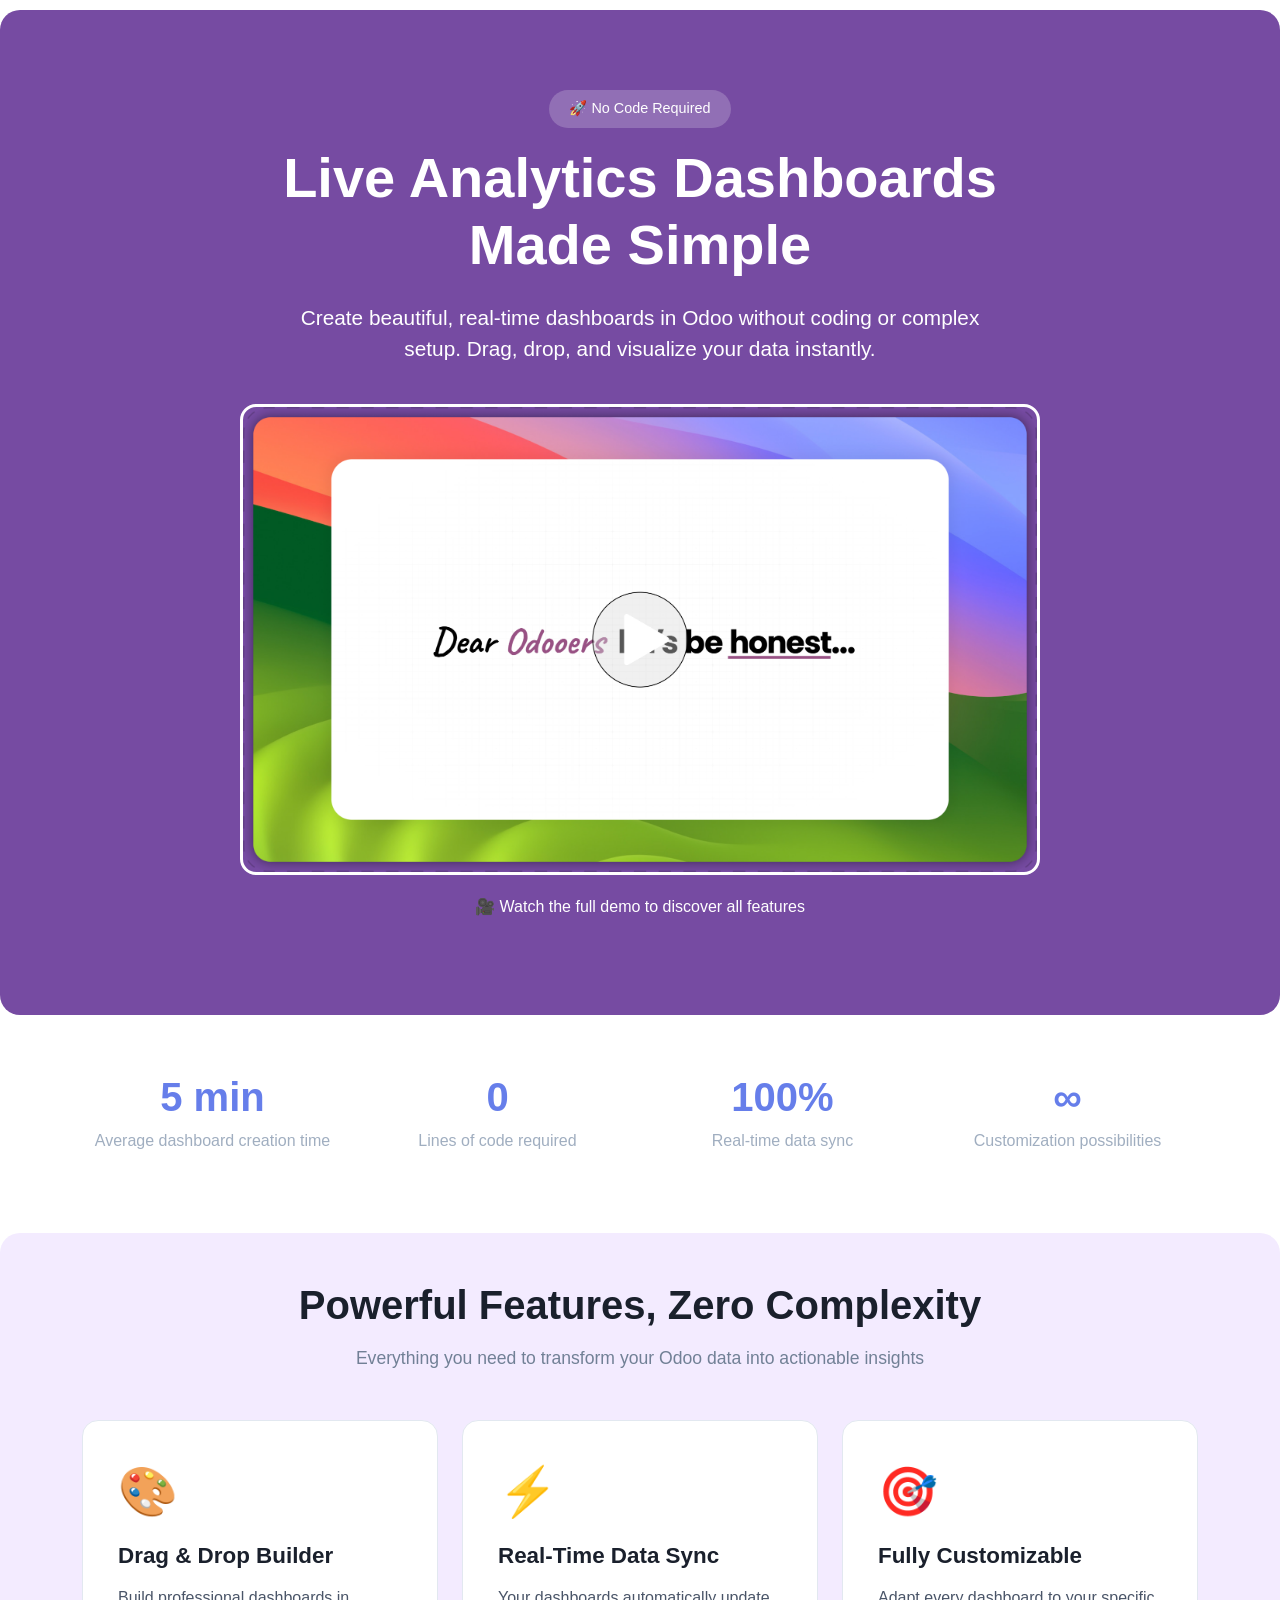
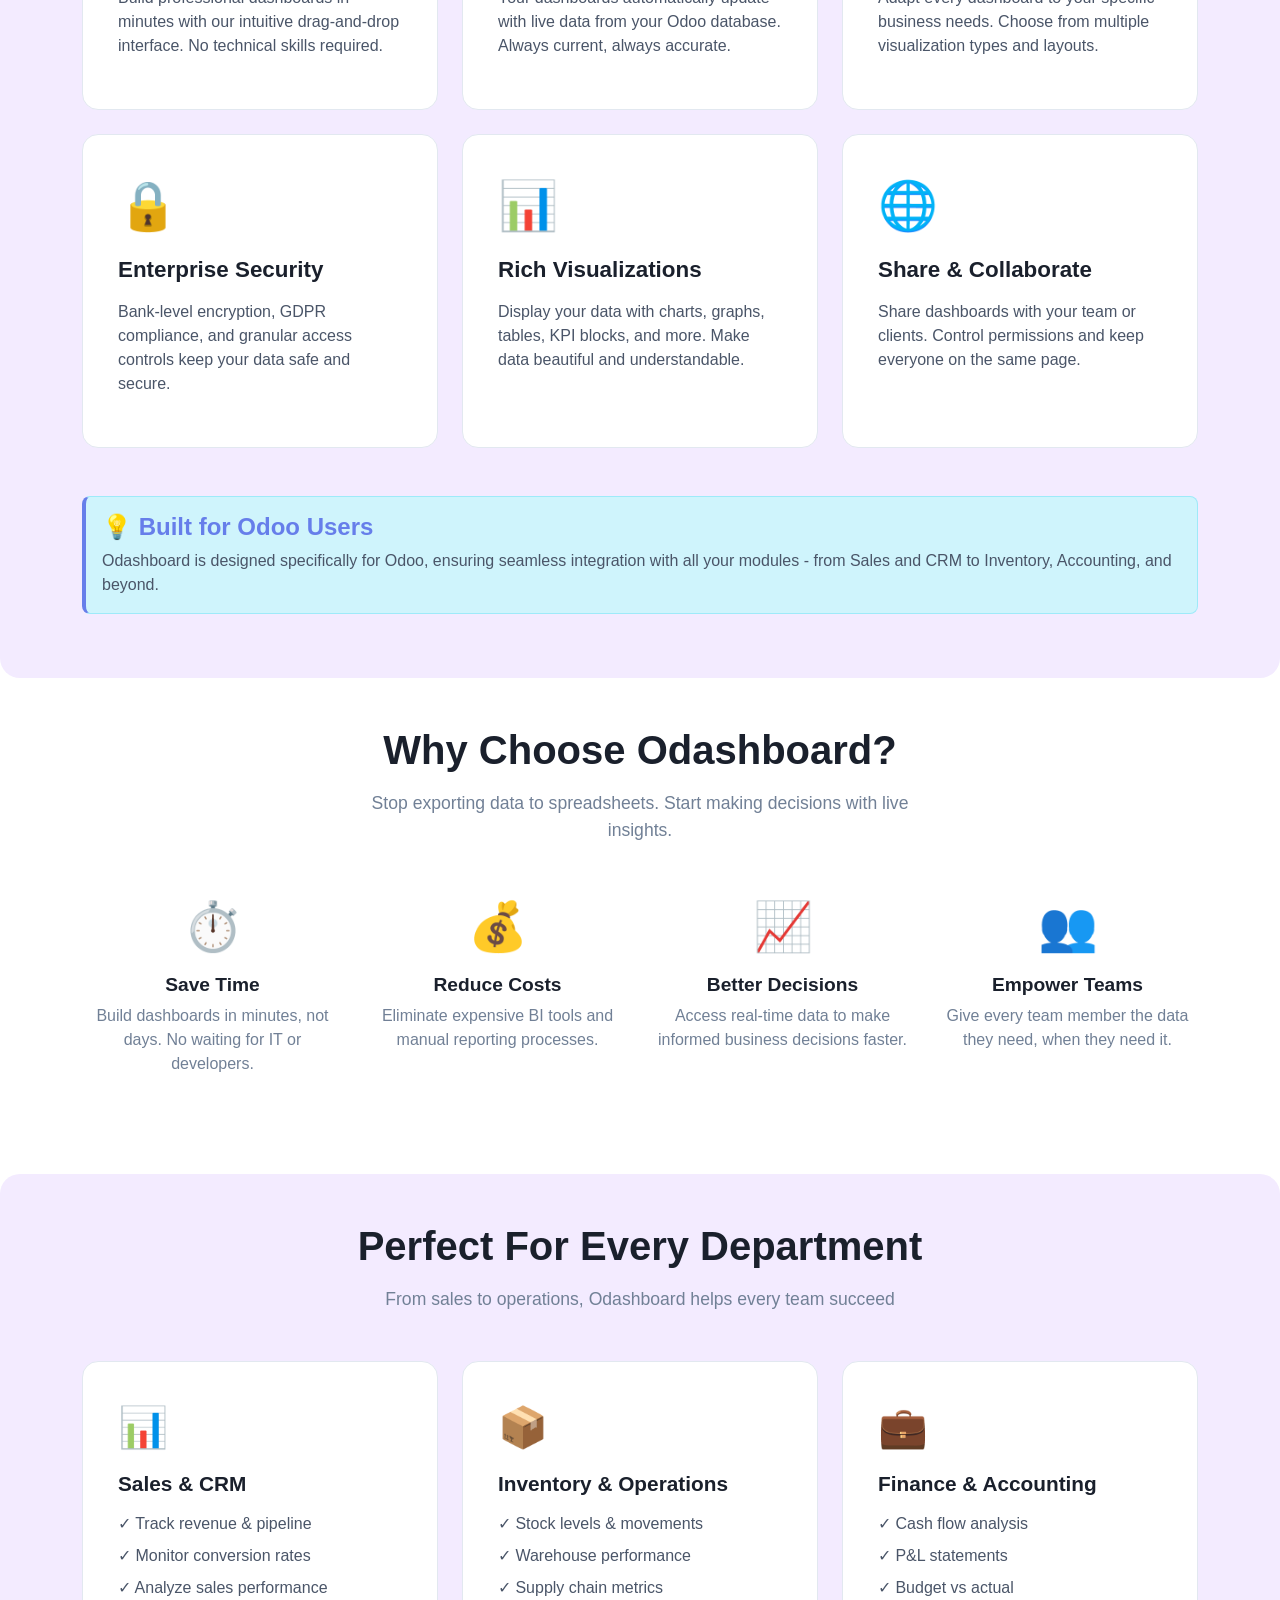
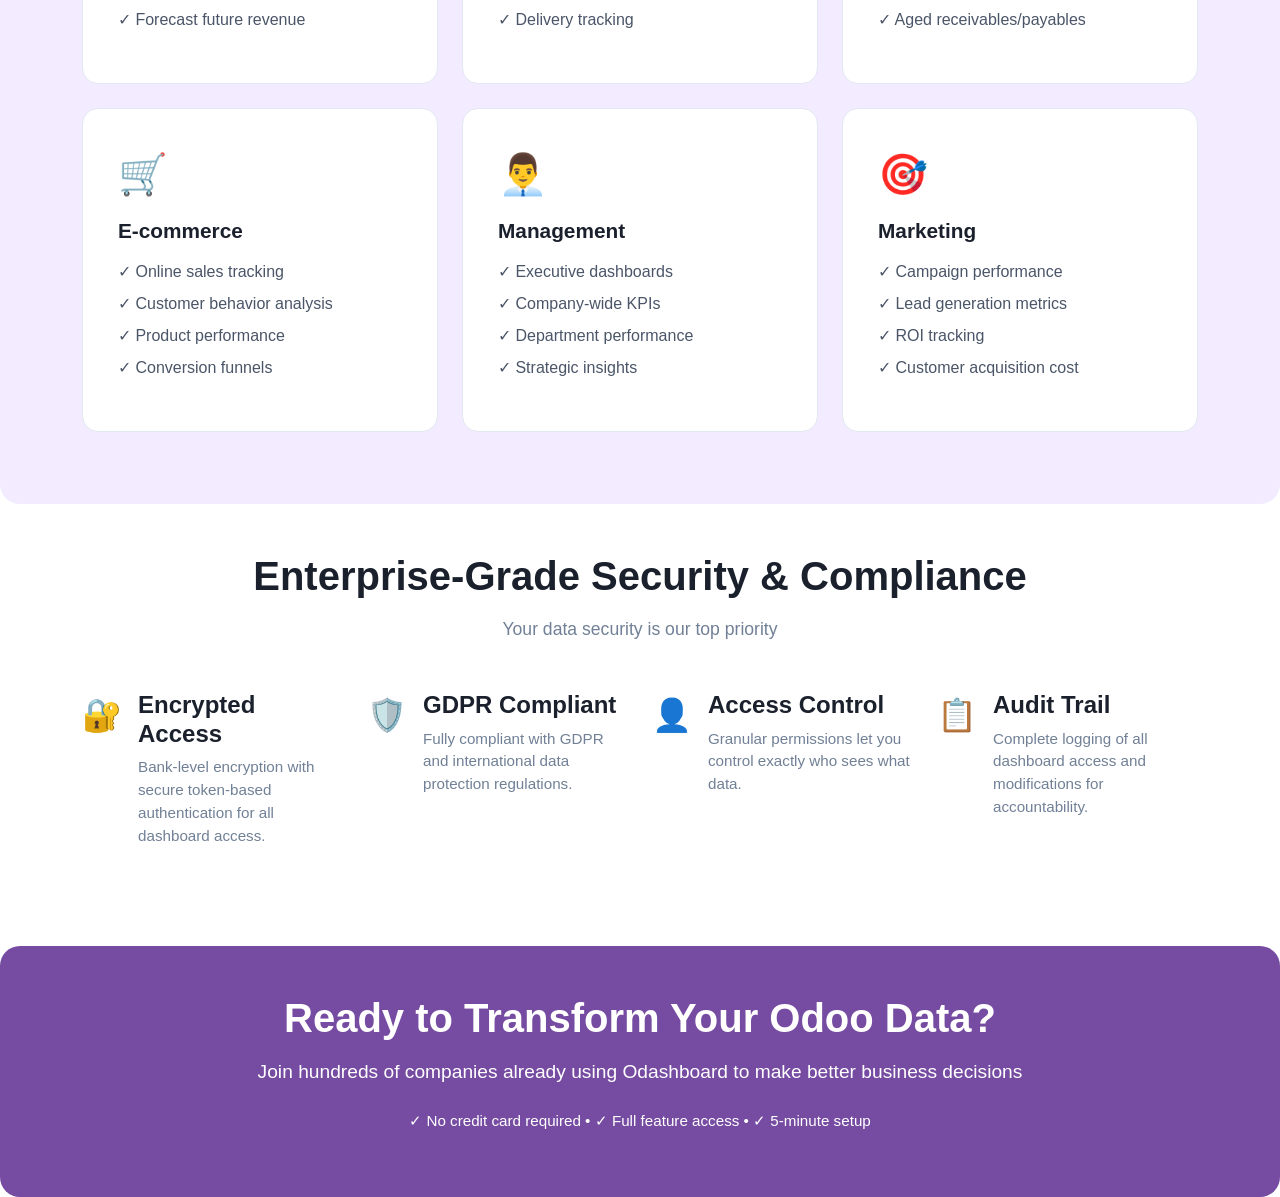
==== odashboard_v2/static/description/index.html @ 410f9fce "add description folder" ====
<!DOCTYPE html>
<html lang="en">
<head>
    <meta charset="utf-8">
    <meta name="viewport" content="width=device-width, initial-scale=1">
    <title>Odashboard - Live Analytics Dashboards for Odoo</title>

        <!-- Bootstrap 5 CSS CDN - VERSION PREVIEW POUR TEST LOCAL -->
    <link href="https://cdn.jsdelivr.net/npm/bootstrap@5.3.2/dist/css/bootstrap.min.css" rel="stylesheet">

    <!-- Bootstrap 5 CSS CDN -->
    <span href="https://cdn.jsdelivr.net/npm/bootstrap@5.3.2/dist/css/bootstrap.min.css" rel="stylesheet"></span>

    <style>
        body {
            font-family: -apple-system, BlinkMacSystemFont, 'Segoe UI', Roboto, Oxygen, Ubuntu, Cantarell, sans-serif;
            color: #2c3e50;
        }

        .hero {
            background: linear-gradient(135deg, #667eea 0%, #764ba2 100%);
            color: white;
            padding-top: 80px;
            padding-bottom: 80px;
        }

        .usecases-section {
            background: linear-gradient(135deg, #667eea 0%, #764ba2 100%);
            color: white;
        }

        .stats-section {
            background-color: #1a202c;
            color: white;
        }

        .cta-section {
            background: linear-gradient(135deg, #667eea 0%, #764ba2 100%);
            color: white;
        }
    </style>
</head>
<body>
    <!-- Hero Section -->
    <section class="text-center" style="background-color:#764ba2; color: white; padding-top: 80px; padding-bottom: 80px;border-radius:20px; margin-top:10px;">
        <div class="container">
            <div class="mb-3">
                <span style="font-size: 0.9rem; padding: 8px 20px; background-color: rgba(255,255,255,0.2); border-radius: 50px; display: inline-block; font-weight: 500;">
                    🚀 No Code Required
                </span>
            </div>
            <h1 class="mb-4" style="font-size: 3.5rem; font-weight: 800; color: white;">
                Live Analytics Dashboards<br/>Made Simple
            </h1>
            <p class="lead mb-4" style="font-size: 1.3rem; max-width: 700px; margin-left: auto; margin-right: auto; color: white;">
                Create beautiful, real-time dashboards in Odoo without coding or complex setup. Drag, drop, and visualize your data instantly.
            </p>

            <!-- Video -->
            <div style="max-width: 800px; margin-left: auto; margin-right: auto; margin-top: 40px; border-radius: 16px;">
                <a href="https://youtu.be/8bpyYbYPUno" target="_blank" rel="noopener">
                    <img src="youtube-link.png" alt="Odashboard Demo Video - Click to Watch" class="img-fluid" style="border: 3px solid white; border-radius: 16px;">
                </a>
            </div>
            <p style="font-size: 1rem; margin-top: 20px; color: white;">
                🎥 Watch the full demo to discover all features
            </p>
        </div>
    </section>

        <section class="py-5" style="border-radius:10px; margin-top:10px;">
        <div class="container">
            <div class="row text-center">
                <div class="col-md-3 col-sm-6 mb-3">
                    <h3 class="mb-2" style="font-size: 2.5rem; font-weight: 800; color: #667eea;">
                        5 min
                    </h3>
                    <p style="color: #a0aec0;">Average dashboard creation time</p>
                </div>
                <div class="col-md-3 col-sm-6 mb-3">
                    <h3 class="mb-2" style="font-size: 2.5rem; font-weight: 800; color: #667eea;">
                        0
                    </h3>
                    <p style="color: #a0aec0;">Lines of code required</p>
                </div>
                <div class="col-md-3 col-sm-6 mb-3">
                    <h3 class="mb-2" style="font-size: 2.5rem; font-weight: 800; color: #667eea;">
                        100%
                    </h3>
                    <p style="color: #a0aec0;">Real-time data sync</p>
                </div>
                <div class="col-md-3 col-sm-6 mb-3">
                    <h3 class="mb-2" style="font-size: 2.5rem; font-weight: 800; color: #667eea;">
                        ∞
                    </h3>
                    <p style="color: #a0aec0;">Customization possibilities</p>
                </div>
            </div>
        </div>
    </section>

    <!-- Features Section -->
    <section class="py-5" style="background-color: #f3ebff; padding-left: 30px; padding-right: 30px; border-radius:20px;">
        <div class="container">
            <h2 class="text-center mb-3" style="font-size: 2.5rem; font-weight: 700; color: #1a202c; ">
                Powerful Features, Zero Complexity
            </h2>
            <p class="text-center mb-5" style="font-size: 1.1rem; color: #718096; max-width: 600px; margin-left: auto; margin-right: auto;">
                Everything you need to transform your Odoo data into actionable insights
            </p>

            <div class="row">
                <div class="col-md-4 mb-4">
                    <div class="card h-100" style="border-radius: 16px; border: 1px solid #e2e8f0;">
                        <div class="card-body" style="padding: 35px;">
                            <div style="font-size: 3rem; margin-bottom: 15px;">🎨</div>
                            <h3 class="mb-3" style="font-size: 1.4rem; font-weight: 600; color: #1a202c;">
                                Drag & Drop Builder
                            </h3>
                            <p style="color: #4a5568;">
                                Build professional dashboards in minutes with our intuitive drag-and-drop interface. No technical skills required.
                            </p>
                        </div>
                    </div>
                </div>

                <div class="col-md-4 mb-4">
                    <div class="card h-100" style="border-radius: 16px; border: 1px solid #e2e8f0;">
                        <div class="card-body" style="padding: 35px;">
                            <div style="font-size: 3rem; margin-bottom: 15px;">⚡</div>
                            <h3 class="mb-3" style="font-size: 1.4rem; font-weight: 600; color: #1a202c;">
                                Real-Time Data Sync
                            </h3>
                            <p style="color: #4a5568;">
                                Your dashboards automatically update with live data from your Odoo database. Always current, always accurate.
                            </p>
                        </div>
                    </div>
                </div>

                <div class="col-md-4 mb-4">
                    <div class="card h-100" style="border-radius: 16px; border: 1px solid #e2e8f0;">
                        <div class="card-body" style="padding: 35px;">
                            <div style="font-size: 3rem; margin-bottom: 15px;">🎯</div>
                            <h3 class="mb-3" style="font-size: 1.4rem; font-weight: 600; color: #1a202c;">
                                Fully Customizable
                            </h3>
                            <p style="color: #4a5568;">
                                Adapt every dashboard to your specific business needs. Choose from multiple visualization types and layouts.
                            </p>
                        </div>
                    </div>
                </div>

                <div class="col-md-4 mb-4">
                    <div class="card h-100" style="border-radius: 16px; border: 1px solid #e2e8f0;">
                        <div class="card-body" style="padding: 35px;">
                            <div style="font-size: 3rem; margin-bottom: 15px;">🔒</div>
                            <h3 class="mb-3" style="font-size: 1.4rem; font-weight: 600; color: #1a202c;">
                                Enterprise Security
                            </h3>
                            <p style="color: #4a5568;">
                                Bank-level encryption, GDPR compliance, and granular access controls keep your data safe and secure.
                            </p>
                        </div>
                    </div>
                </div>

                <div class="col-md-4 mb-4">
                    <div class="card h-100" style="border-radius: 16px; border: 1px solid #e2e8f0;">
                        <div class="card-body" style="padding: 35px;">
                            <div style="font-size: 3rem; margin-bottom: 15px;">📊</div>
                            <h3 class="mb-3" style="font-size: 1.4rem; font-weight: 600; color: #1a202c;">
                                Rich Visualizations
                            </h3>
                            <p style="color: #4a5568;">
                                Display your data with charts, graphs, tables, KPI blocks, and more. Make data beautiful and understandable.
                            </p>
                        </div>
                    </div>
                </div>

                <div class="col-md-4 mb-4">
                    <div class="card h-100" style="border-radius: 16px; border: 1px solid #e2e8f0;">
                        <div class="card-body" style="padding: 35px;">
                            <div style="font-size: 3rem; margin-bottom: 15px;">🌐</div>
                            <h3 class="mb-3" style="font-size: 1.4rem; font-weight: 600; color: #1a202c;">
                                Share & Collaborate
                            </h3>
                            <p style="color: #4a5568;">
                                Share dashboards with your team or clients. Control permissions and keep everyone on the same page.
                            </p>
                        </div>
                    </div>
                </div>
            </div>

            <div class="alert alert-info mt-4" style="border-left: 4px solid #667eea; border-radius: 8px;">
                <h4 class="mb-2" style="color: #667eea; font-weight: 600;">
                    💡 Built for Odoo Users
                </h4>
                <p class="mb-0" style="color: #4a5568;">
                    Odashboard is designed specifically for Odoo, ensuring seamless integration with all your modules - from Sales and CRM to Inventory, Accounting, and beyond.
                </p>
            </div>
        </div>
    </section>

    <!-- Benefits Section -->
    <section class="py-5 bg-white">
        <div class="container">
            <h2 class="text-center mb-3" style="font-size: 2.5rem; font-weight: 700; color: #1a202c;">
                Why Choose Odashboard?
            </h2>
            <p class="text-center mb-5" style="font-size: 1.1rem; color: #718096; max-width: 600px; margin-left: auto; margin-right: auto;">
                Stop exporting data to spreadsheets. Start making decisions with live insights.
            </p>

            <div class="row text-center">
                <div class="col-md-3 col-sm-6 mb-4">
                    <div style="font-size: 3rem; margin-bottom: 10px;">⏱️</div>
                    <h4 class="mb-2" style="font-size: 1.2rem; font-weight: 600; color: #1a202c;">
                        Save Time
                    </h4>
                    <p style="color: #718096;">
                        Build dashboards in minutes, not days. No waiting for IT or developers.
                    </p>
                </div>

                <div class="col-md-3 col-sm-6 mb-4">
                    <div style="font-size: 3rem; margin-bottom: 10px;">💰</div>
                    <h4 class="mb-2" style="font-size: 1.2rem; font-weight: 600; color: #1a202c;">
                        Reduce Costs
                    </h4>
                    <p style="color: #718096;">
                        Eliminate expensive BI tools and manual reporting processes.
                    </p>
                </div>

                <div class="col-md-3 col-sm-6 mb-4">
                    <div style="font-size: 3rem; margin-bottom: 10px;">📈</div>
                    <h4 class="mb-2" style="font-size: 1.2rem; font-weight: 600; color: #1a202c;">
                        Better Decisions
                    </h4>
                    <p style="color: #718096;">
                        Access real-time data to make informed business decisions faster.
                    </p>
                </div>

                <div class="col-md-3 col-sm-6 mb-4">
                    <div style="font-size: 3rem; margin-bottom: 10px;">👥</div>
                    <h4 class="mb-2" style="font-size: 1.2rem; font-weight: 600; color: #1a202c;">
                        Empower Teams
                    </h4>
                    <p style="color: #718096;">
                        Give every team member the data they need, when they need it.
                    </p>
                </div>
            </div>
        </div>
    </section>

    <!-- Use Cases Section -->
    <section class="py-5" style="background-color: #f3ebff; padding-left: 30px; padding-right: 30px;border-radius:20px; margin-top:10px;">
        <div class="container">
            <h2 class="text-center mb-3" style="font-size: 2.5rem; font-weight: 700; color: #1a202c;">
                Perfect For Every Department
            </h2>
            <p class="text-center mb-5" style="font-size: 1.1rem; color: #718096;">
                From sales to operations, Odashboard helps every team succeed
            </p>

            <div class="row">
                <div class="col-md-4 col-sm-6 mb-4">
                    <div class="card h-100" style="border-radius: 16px; border: 1px solid #e2e8f0; background-color: white;">
                        <div class="card-body" style="padding: 35px;">
                            <div style="font-size: 2.5rem; margin-bottom: 15px;">📊</div>
                            <h4 class="mb-3" style="font-size: 1.3rem; font-weight: 600; color: #1a202c;">
                                Sales & CRM
                            </h4>
                            <ul class="list-unstyled">
                                <li class="mb-2" style="color: #4a5568;">✓ Track revenue & pipeline</li>
                                <li class="mb-2" style="color: #4a5568;">✓ Monitor conversion rates</li>
                                <li class="mb-2" style="color: #4a5568;">✓ Analyze sales performance</li>
                                <li class="mb-2" style="color: #4a5568;">✓ Forecast future revenue</li>
                            </ul>
                        </div>
                    </div>
                </div>

                <div class="col-md-4 col-sm-6 mb-4">
                    <div class="card h-100" style="border-radius: 16px; border: 1px solid #e2e8f0; background-color: white;">
                        <div class="card-body" style="padding: 35px;">
                            <div style="font-size: 2.5rem; margin-bottom: 15px;">📦</div>
                            <h4 class="mb-3" style="font-size: 1.3rem; font-weight: 600; color: #1a202c;">
                                Inventory & Operations
                            </h4>
                            <ul class="list-unstyled">
                                <li class="mb-2" style="color: #4a5568;">✓ Stock levels & movements</li>
                                <li class="mb-2" style="color: #4a5568;">✓ Warehouse performance</li>
                                <li class="mb-2" style="color: #4a5568;">✓ Supply chain metrics</li>
                                <li class="mb-2" style="color: #4a5568;">✓ Delivery tracking</li>
                            </ul>
                        </div>
                    </div>
                </div>

                <div class="col-md-4 col-sm-6 mb-4">
                    <div class="card h-100" style="border-radius: 16px; border: 1px solid #e2e8f0; background-color: white;">
                        <div class="card-body" style="padding: 35px;">
                            <div style="font-size: 2.5rem; margin-bottom: 15px;">💼</div>
                            <h4 class="mb-3" style="font-size: 1.3rem; font-weight: 600; color: #1a202c;">
                                Finance & Accounting
                            </h4>
                            <ul class="list-unstyled">
                                <li class="mb-2" style="color: #4a5568;">✓ Cash flow analysis</li>
                                <li class="mb-2" style="color: #4a5568;">✓ P&L statements</li>
                                <li class="mb-2" style="color: #4a5568;">✓ Budget vs actual</li>
                                <li class="mb-2" style="color: #4a5568;">✓ Aged receivables/payables</li>
                            </ul>
                        </div>
                    </div>
                </div>

                <div class="col-md-4 col-sm-6 mb-4">
                    <div class="card h-100" style="border-radius: 16px; border: 1px solid #e2e8f0; background-color: white;">
                        <div class="card-body" style="padding: 35px;">
                            <div style="font-size: 2.5rem; margin-bottom: 15px;">🛒</div>
                            <h4 class="mb-3" style="font-size: 1.3rem; font-weight: 600; color: #1a202c;">
                                E-commerce
                            </h4>
                            <ul class="list-unstyled">
                                <li class="mb-2" style="color: #4a5568;">✓ Online sales tracking</li>
                                <li class="mb-2" style="color: #4a5568;">✓ Customer behavior analysis</li>
                                <li class="mb-2" style="color: #4a5568;">✓ Product performance</li>
                                <li class="mb-2" style="color: #4a5568;">✓ Conversion funnels</li>
                            </ul>
                        </div>
                    </div>
                </div>

                <div class="col-md-4 col-sm-6 mb-4">
                    <div class="card h-100" style="border-radius: 16px; border: 1px solid #e2e8f0; background-color: white;">
                        <div class="card-body" style="padding: 35px;">
                            <div style="font-size: 2.5rem; margin-bottom: 15px;">👨‍💼</div>
                            <h4 class="mb-3" style="font-size: 1.3rem; font-weight: 600; color: #1a202c;">
                                Management
                            </h4>
                            <ul class="list-unstyled">
                                <li class="mb-2" style="color: #4a5568;">✓ Executive dashboards</li>
                                <li class="mb-2" style="color: #4a5568;">✓ Company-wide KPIs</li>
                                <li class="mb-2" style="color: #4a5568;">✓ Department performance</li>
                                <li class="mb-2" style="color: #4a5568;">✓ Strategic insights</li>
                            </ul>
                        </div>
                    </div>
                </div>

                <div class="col-md-4 col-sm-6 mb-4">
                    <div class="card h-100" style="border-radius: 16px; border: 1px solid #e2e8f0; background-color: white;">
                        <div class="card-body" style="padding: 35px;">
                            <div style="font-size: 2.5rem; margin-bottom: 15px;">🎯</div>
                            <h4 class="mb-3" style="font-size: 1.3rem; font-weight: 600; color: #1a202c;">
                                Marketing
                            </h4>
                            <ul class="list-unstyled">
                                <li class="mb-2" style="color: #4a5568;">✓ Campaign performance</li>
                                <li class="mb-2" style="color: #4a5568;">✓ Lead generation metrics</li>
                                <li class="mb-2" style="color: #4a5568;">✓ ROI tracking</li>
                                <li class="mb-2" style="color: #4a5568;">✓ Customer acquisition cost</li>
                            </ul>
                        </div>
                    </div>
                </div>
            </div>
        </div>
    </section>

    <!-- Security Section -->
    <section class="py-5 bg-white">
        <div class="container">
            <h2 class="text-center mb-3" style="font-size: 2.5rem; font-weight: 700; color: #1a202c;">
                Enterprise-Grade Security & Compliance
            </h2>
            <p class="text-center mb-5" style="font-size: 1.1rem; color: #718096; max-width: 600px; margin-left: auto; margin-right: auto;">
                Your data security is our top priority
            </p>

            <div class="row">
                <div class="col-md-3 col-sm-6 mb-4">
                    <div class="d-flex">
                        <div class="me-3" style="font-size: 2rem;">🔐</div>
                        <div>
                            <h4 class="mb-2" style="font-weight: 600; color: #1a202c;">
                                Encrypted Access
                            </h4>
                            <p style="color: #718096; font-size: 0.95rem;">
                                Bank-level encryption with secure token-based authentication for all dashboard access.
                            </p>
                        </div>
                    </div>
                </div>

                <div class="col-md-3 col-sm-6 mb-4">
                    <div class="d-flex">
                        <div class="me-3" style="font-size: 2rem;">🛡️</div>
                        <div>
                            <h4 class="mb-2" style="font-weight: 600; color: #1a202c;">
                                GDPR Compliant
                            </h4>
                            <p style="color: #718096; font-size: 0.95rem;">
                                Fully compliant with GDPR and international data protection regulations.
                            </p>
                        </div>
                    </div>
                </div>

                <div class="col-md-3 col-sm-6 mb-4">
                    <div class="d-flex">
                        <div class="me-3" style="font-size: 2rem;">👤</div>
                        <div>
                            <h4 class="mb-2" style="font-weight: 600; color: #1a202c;">
                                Access Control
                            </h4>
                            <p style="color: #718096; font-size: 0.95rem;">
                                Granular permissions let you control exactly who sees what data.
                            </p>
                        </div>
                    </div>
                </div>

                <div class="col-md-3 col-sm-6 mb-4">
                    <div class="d-flex">
                        <div class="me-3" style="font-size: 2rem;">📋</div>
                        <div>
                            <h4 class="mb-2" style="font-weight: 600; color: #1a202c;">
                                Audit Trail
                            </h4>
                            <p style="color: #718096; font-size: 0.95rem;">
                                Complete logging of all dashboard access and modifications for accountability.
                            </p>
                        </div>
                    </div>
                </div>
            </div>
        </div>
    </section>

    <!-- CTA Section -->
    <section class="py-5 text-center" style="background-color:#764ba2; color: white;border-radius:20px; margin-top:10px;">
        <div class="container">
            <h2 class="mb-3" style="font-size: 2.5rem; font-weight: 700; color: white;">
                Ready to Transform Your Odoo Data?
            </h2>
            <p class="mb-4" style="font-size: 1.2rem; color: white;">
                Join hundreds of companies already using Odashboard to make better business decisions
            </p>
            <p style="font-size: 0.95rem; margin-top: 20px; color: white;">
                ✓ No credit card required • ✓ Full feature access • ✓ 5-minute setup
            </p>
        </div>
    </section>

</body>
</html>
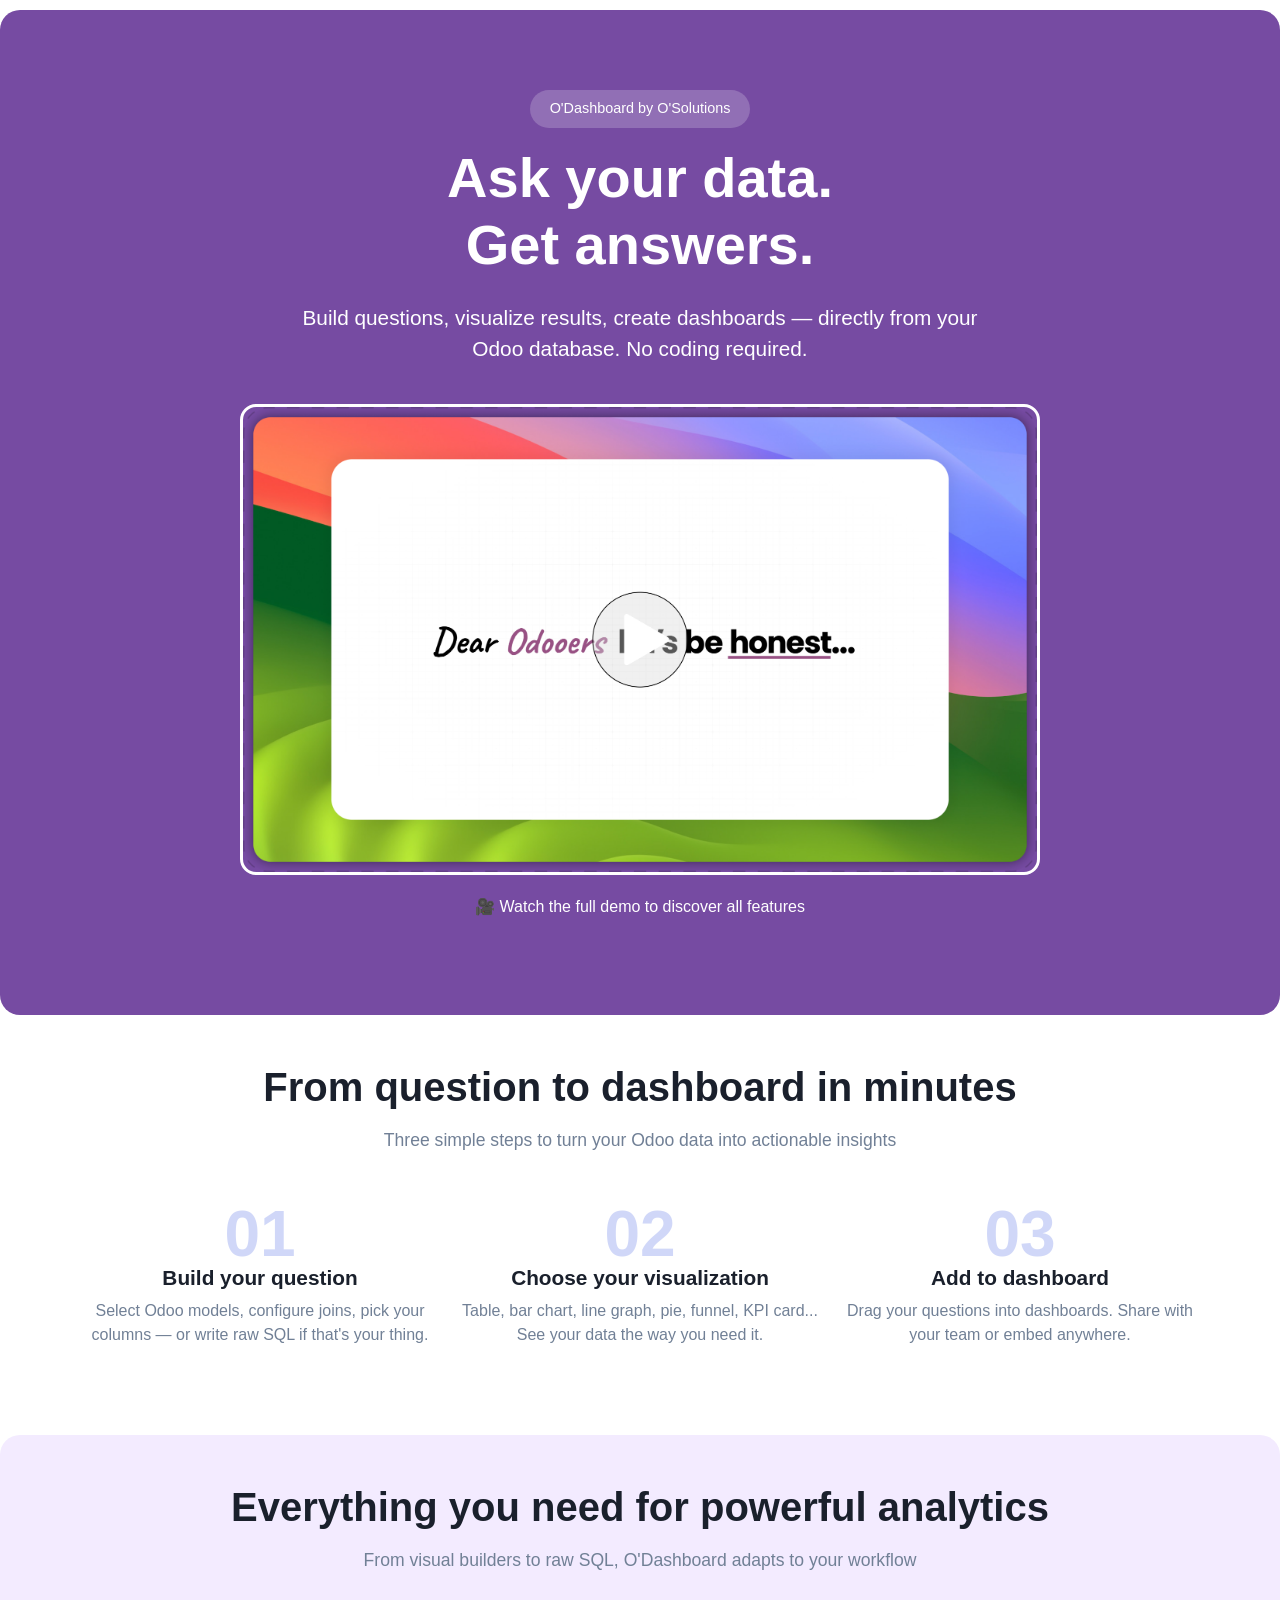
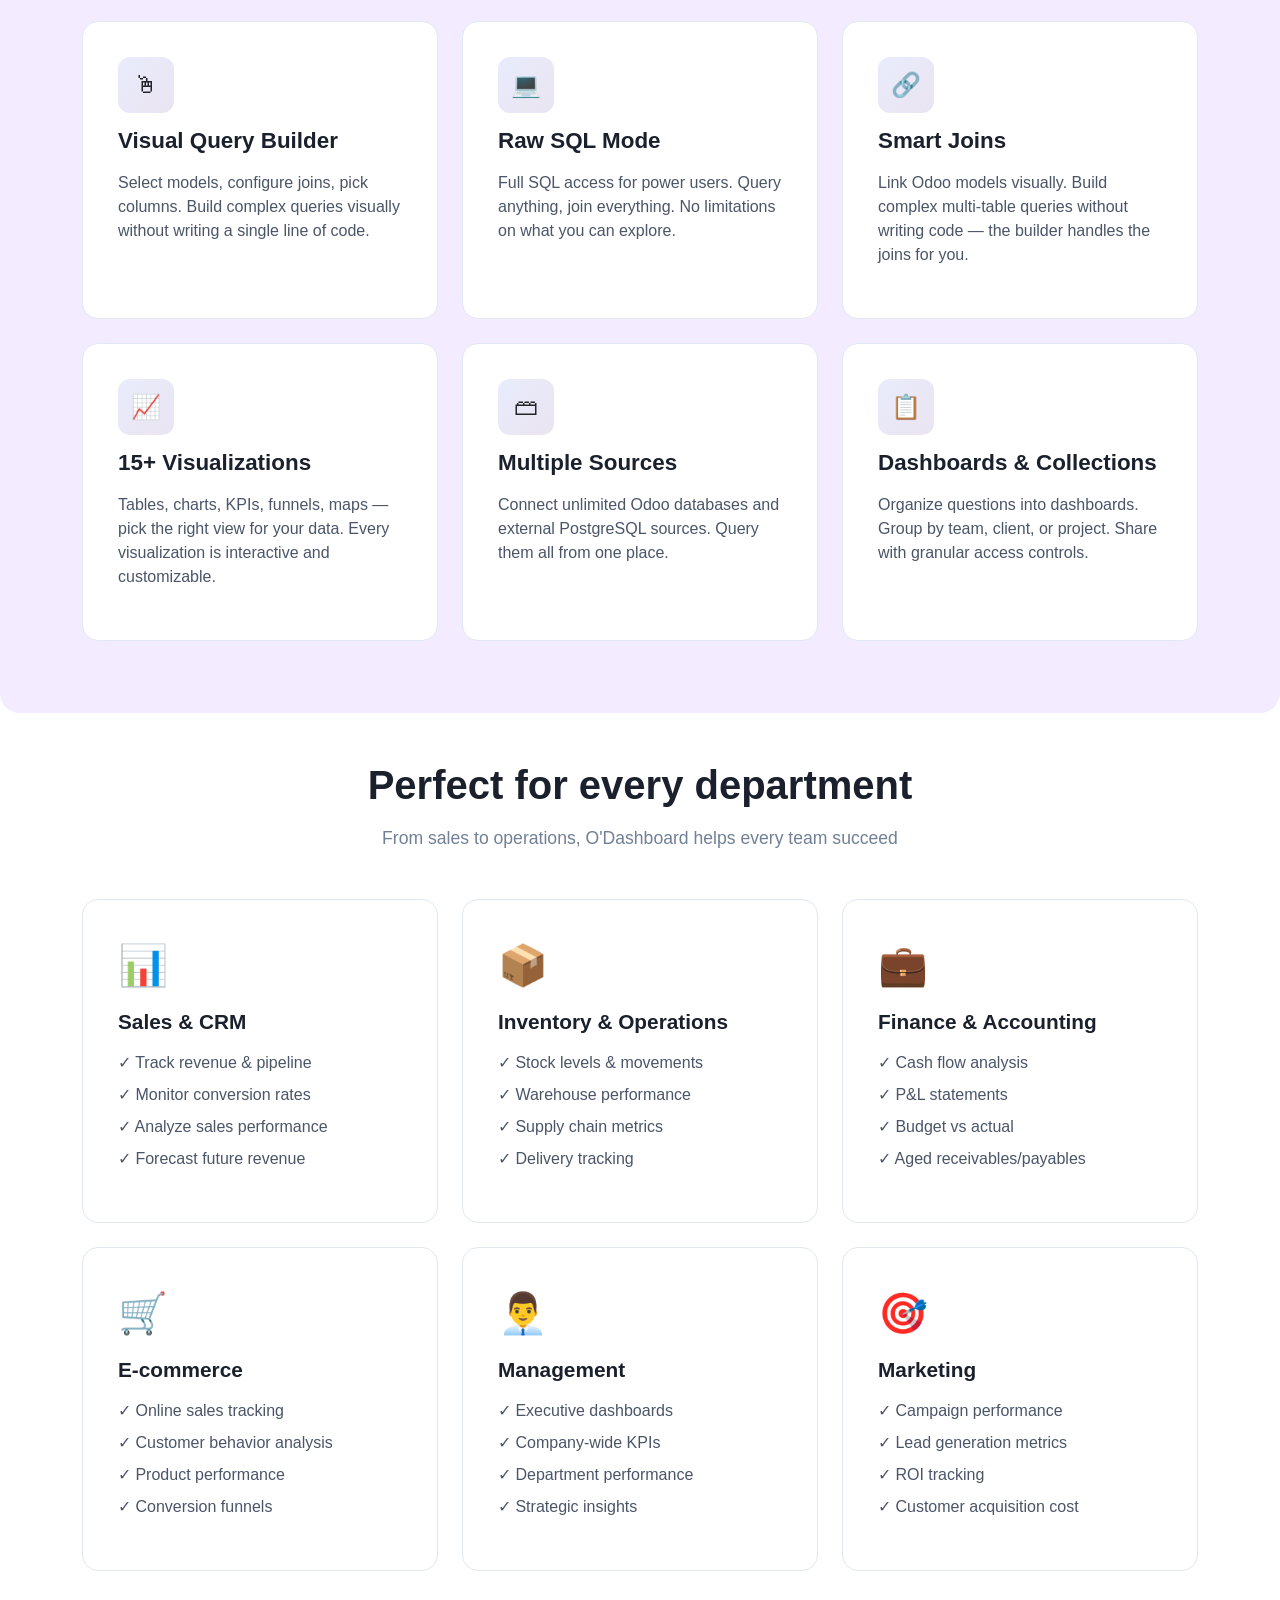
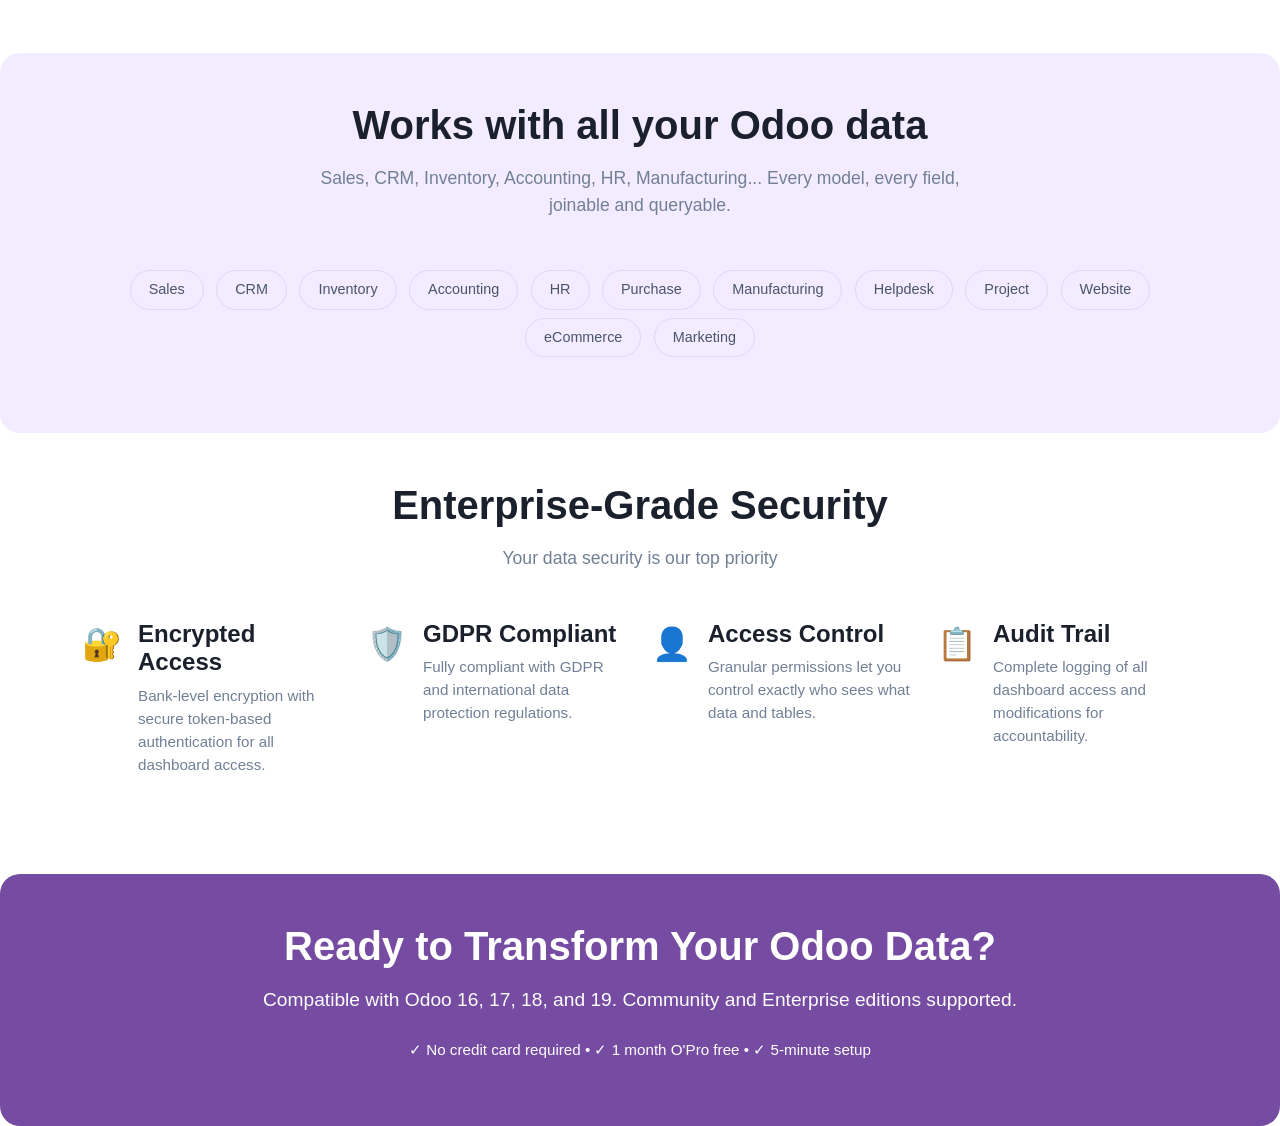
==== commit 9fda0cb0: "update index.html" ====
--- a/odashboard_v2/static/description/index.html
+++ b/odashboard_v2/static/description/index.html
@@ -3,9 +3,9 @@
 <head>
     <meta charset="utf-8">
     <meta name="viewport" content="width=device-width, initial-scale=1">
-    <title>Odashboard - Live Analytics Dashboards for Odoo</title>
-
-        <!-- Bootstrap 5 CSS CDN - VERSION PREVIEW POUR TEST LOCAL -->
+    <title>O'Dashboard - Ask Your Data, Get Answers</title>
+
+    <!-- Bootstrap 5 CSS CDN - VERSION PREVIEW POUR TEST LOCAL -->
     <link href="https://cdn.jsdelivr.net/npm/bootstrap@5.3.2/dist/css/bootstrap.min.css" rel="stylesheet">
 
     <!-- Bootstrap 5 CSS CDN -->
@@ -17,361 +17,354 @@
             color: #2c3e50;
         }
 
-        .hero {
+        .gradient-bg {
             background: linear-gradient(135deg, #667eea 0%, #764ba2 100%);
             color: white;
-            padding-top: 80px;
-            padding-bottom: 80px;
-        }
-
-        .usecases-section {
-            background: linear-gradient(135deg, #667eea 0%, #764ba2 100%);
-            color: white;
-        }
-
-        .stats-section {
-            background-color: #1a202c;
-            color: white;
-        }
-
-        .cta-section {
-            background: linear-gradient(135deg, #667eea 0%, #764ba2 100%);
-            color: white;
+        }
+
+        .light-bg {
+            background-color: #f3ebff;
+        }
+
+        .step-number {
+            font-size: 4rem;
+            font-weight: 800;
+            color: #667eea;
+            opacity: 0.3;
+            line-height: 1;
+        }
+
+        .feature-icon {
+            width: 56px;
+            height: 56px;
+            border-radius: 12px;
+            background: linear-gradient(135deg, rgba(102,126,234,0.15) 0%, rgba(118,75,162,0.15) 100%);
+            display: flex;
+            align-items: center;
+            justify-content: center;
+            font-size: 1.5rem;
+            margin-bottom: 15px;
+        }
+
+        .module-badge {
+            display: inline-block;
+            padding: 8px 18px;
+            border-radius: 50px;
+            background-color: #f3ebff;
+            border: 1px solid #e2d6f5;
+            font-size: 0.9rem;
+            color: #4a5568;
+            margin: 4px;
         }
     </style>
 </head>
 <body>
     <!-- Hero Section -->
-    <section class="text-center" style="background-color:#764ba2; color: white; padding-top: 80px; padding-bottom: 80px;border-radius:20px; margin-top:10px;">
+    <section class="text-center" style="background-color:#764ba2; color: white; padding-top: 80px; padding-bottom: 80px; border-radius: 20px; margin-top: 10px;">
         <div class="container">
             <div class="mb-3">
                 <span style="font-size: 0.9rem; padding: 8px 20px; background-color: rgba(255,255,255,0.2); border-radius: 50px; display: inline-block; font-weight: 500;">
-                    🚀 No Code Required
+                    O'Dashboard by O'Solutions
                 </span>
             </div>
             <h1 class="mb-4" style="font-size: 3.5rem; font-weight: 800; color: white;">
-                Live Analytics Dashboards<br/>Made Simple
+                Ask your data.<br/>Get answers.
             </h1>
             <p class="lead mb-4" style="font-size: 1.3rem; max-width: 700px; margin-left: auto; margin-right: auto; color: white;">
-                Create beautiful, real-time dashboards in Odoo without coding or complex setup. Drag, drop, and visualize your data instantly.
+                Build questions, visualize results, create dashboards — directly from your Odoo database. No coding required.
             </p>
 
             <!-- Video -->
             <div style="max-width: 800px; margin-left: auto; margin-right: auto; margin-top: 40px; border-radius: 16px;">
                 <a href="https://youtu.be/8bpyYbYPUno" target="_blank" rel="noopener">
-                    <img src="youtube-link.png" alt="Odashboard Demo Video - Click to Watch" class="img-fluid" style="border: 3px solid white; border-radius: 16px;">
+                    <img src="youtube-link.png" alt="O'Dashboard Demo Video - Click to Watch" class="img-fluid" style="border: 3px solid white; border-radius: 16px;">
                 </a>
             </div>
             <p style="font-size: 1rem; margin-top: 20px; color: white;">
-                🎥 Watch the full demo to discover all features
-            </p>
-        </div>
-    </section>
-
-        <section class="py-5" style="border-radius:10px; margin-top:10px;">
-        <div class="container">
+                &#127909; Watch the full demo to discover all features
+            </p>
+        </div>
+    </section>
+
+    <!-- How It Works - 3 Steps -->
+    <section class="py-5">
+        <div class="container">
+            <h2 class="text-center mb-3" style="font-size: 2.5rem; font-weight: 700; color: #1a202c;">
+                From question to dashboard in minutes
+            </h2>
+            <p class="text-center mb-5" style="font-size: 1.1rem; color: #718096; max-width: 600px; margin-left: auto; margin-right: auto;">
+                Three simple steps to turn your Odoo data into actionable insights
+            </p>
+
             <div class="row text-center">
-                <div class="col-md-3 col-sm-6 mb-3">
-                    <h3 class="mb-2" style="font-size: 2.5rem; font-weight: 800; color: #667eea;">
-                        5 min
-                    </h3>
-                    <p style="color: #a0aec0;">Average dashboard creation time</p>
-                </div>
-                <div class="col-md-3 col-sm-6 mb-3">
-                    <h3 class="mb-2" style="font-size: 2.5rem; font-weight: 800; color: #667eea;">
-                        0
-                    </h3>
-                    <p style="color: #a0aec0;">Lines of code required</p>
-                </div>
-                <div class="col-md-3 col-sm-6 mb-3">
-                    <h3 class="mb-2" style="font-size: 2.5rem; font-weight: 800; color: #667eea;">
-                        100%
-                    </h3>
-                    <p style="color: #a0aec0;">Real-time data sync</p>
-                </div>
-                <div class="col-md-3 col-sm-6 mb-3">
-                    <h3 class="mb-2" style="font-size: 2.5rem; font-weight: 800; color: #667eea;">
-                        ∞
-                    </h3>
-                    <p style="color: #a0aec0;">Customization possibilities</p>
-                </div>
-            </div>
-        </div>
-    </section>
-
-    <!-- Features Section -->
-    <section class="py-5" style="background-color: #f3ebff; padding-left: 30px; padding-right: 30px; border-radius:20px;">
-        <div class="container">
-            <h2 class="text-center mb-3" style="font-size: 2.5rem; font-weight: 700; color: #1a202c; ">
-                Powerful Features, Zero Complexity
-            </h2>
-            <p class="text-center mb-5" style="font-size: 1.1rem; color: #718096; max-width: 600px; margin-left: auto; margin-right: auto;">
-                Everything you need to transform your Odoo data into actionable insights
-            </p>
-
-            <div class="row">
-                <div class="col-md-4 mb-4">
-                    <div class="card h-100" style="border-radius: 16px; border: 1px solid #e2e8f0;">
-                        <div class="card-body" style="padding: 35px;">
-                            <div style="font-size: 3rem; margin-bottom: 15px;">🎨</div>
-                            <h3 class="mb-3" style="font-size: 1.4rem; font-weight: 600; color: #1a202c;">
-                                Drag & Drop Builder
-                            </h3>
-                            <p style="color: #4a5568;">
-                                Build professional dashboards in minutes with our intuitive drag-and-drop interface. No technical skills required.
-                            </p>
-                        </div>
-                    </div>
-                </div>
-
-                <div class="col-md-4 mb-4">
-                    <div class="card h-100" style="border-radius: 16px; border: 1px solid #e2e8f0;">
-                        <div class="card-body" style="padding: 35px;">
-                            <div style="font-size: 3rem; margin-bottom: 15px;">⚡</div>
-                            <h3 class="mb-3" style="font-size: 1.4rem; font-weight: 600; color: #1a202c;">
-                                Real-Time Data Sync
-                            </h3>
-                            <p style="color: #4a5568;">
-                                Your dashboards automatically update with live data from your Odoo database. Always current, always accurate.
-                            </p>
-                        </div>
-                    </div>
-                </div>
-
-                <div class="col-md-4 mb-4">
-                    <div class="card h-100" style="border-radius: 16px; border: 1px solid #e2e8f0;">
-                        <div class="card-body" style="padding: 35px;">
-                            <div style="font-size: 3rem; margin-bottom: 15px;">🎯</div>
-                            <h3 class="mb-3" style="font-size: 1.4rem; font-weight: 600; color: #1a202c;">
-                                Fully Customizable
-                            </h3>
-                            <p style="color: #4a5568;">
-                                Adapt every dashboard to your specific business needs. Choose from multiple visualization types and layouts.
-                            </p>
-                        </div>
-                    </div>
-                </div>
-
-                <div class="col-md-4 mb-4">
-                    <div class="card h-100" style="border-radius: 16px; border: 1px solid #e2e8f0;">
-                        <div class="card-body" style="padding: 35px;">
-                            <div style="font-size: 3rem; margin-bottom: 15px;">🔒</div>
-                            <h3 class="mb-3" style="font-size: 1.4rem; font-weight: 600; color: #1a202c;">
-                                Enterprise Security
-                            </h3>
-                            <p style="color: #4a5568;">
-                                Bank-level encryption, GDPR compliance, and granular access controls keep your data safe and secure.
-                            </p>
-                        </div>
-                    </div>
-                </div>
-
-                <div class="col-md-4 mb-4">
-                    <div class="card h-100" style="border-radius: 16px; border: 1px solid #e2e8f0;">
-                        <div class="card-body" style="padding: 35px;">
-                            <div style="font-size: 3rem; margin-bottom: 15px;">📊</div>
-                            <h3 class="mb-3" style="font-size: 1.4rem; font-weight: 600; color: #1a202c;">
-                                Rich Visualizations
-                            </h3>
-                            <p style="color: #4a5568;">
-                                Display your data with charts, graphs, tables, KPI blocks, and more. Make data beautiful and understandable.
-                            </p>
-                        </div>
-                    </div>
-                </div>
-
-                <div class="col-md-4 mb-4">
-                    <div class="card h-100" style="border-radius: 16px; border: 1px solid #e2e8f0;">
-                        <div class="card-body" style="padding: 35px;">
-                            <div style="font-size: 3rem; margin-bottom: 15px;">🌐</div>
-                            <h3 class="mb-3" style="font-size: 1.4rem; font-weight: 600; color: #1a202c;">
-                                Share & Collaborate
-                            </h3>
-                            <p style="color: #4a5568;">
-                                Share dashboards with your team or clients. Control permissions and keep everyone on the same page.
-                            </p>
-                        </div>
-                    </div>
-                </div>
-            </div>
-
-            <div class="alert alert-info mt-4" style="border-left: 4px solid #667eea; border-radius: 8px;">
-                <h4 class="mb-2" style="color: #667eea; font-weight: 600;">
-                    💡 Built for Odoo Users
-                </h4>
-                <p class="mb-0" style="color: #4a5568;">
-                    Odashboard is designed specifically for Odoo, ensuring seamless integration with all your modules - from Sales and CRM to Inventory, Accounting, and beyond.
-                </p>
-            </div>
-        </div>
-    </section>
-
-    <!-- Benefits Section -->
-    <section class="py-5 bg-white">
-        <div class="container">
-            <h2 class="text-center mb-3" style="font-size: 2.5rem; font-weight: 700; color: #1a202c;">
-                Why Choose Odashboard?
-            </h2>
-            <p class="text-center mb-5" style="font-size: 1.1rem; color: #718096; max-width: 600px; margin-left: auto; margin-right: auto;">
-                Stop exporting data to spreadsheets. Start making decisions with live insights.
-            </p>
-
-            <div class="row text-center">
-                <div class="col-md-3 col-sm-6 mb-4">
-                    <div style="font-size: 3rem; margin-bottom: 10px;">⏱️</div>
-                    <h4 class="mb-2" style="font-size: 1.2rem; font-weight: 600; color: #1a202c;">
-                        Save Time
+                <div class="col-md-4 mb-4">
+                    <div class="step-number">01</div>
+                    <h4 class="mb-2" style="font-size: 1.3rem; font-weight: 600; color: #1a202c;">
+                        Build your question
                     </h4>
                     <p style="color: #718096;">
-                        Build dashboards in minutes, not days. No waiting for IT or developers.
+                        Select Odoo models, configure joins, pick your columns — or write raw SQL if that's your thing.
                     </p>
                 </div>
-
-                <div class="col-md-3 col-sm-6 mb-4">
-                    <div style="font-size: 3rem; margin-bottom: 10px;">💰</div>
-                    <h4 class="mb-2" style="font-size: 1.2rem; font-weight: 600; color: #1a202c;">
-                        Reduce Costs
+                <div class="col-md-4 mb-4">
+                    <div class="step-number">02</div>
+                    <h4 class="mb-2" style="font-size: 1.3rem; font-weight: 600; color: #1a202c;">
+                        Choose your visualization
                     </h4>
                     <p style="color: #718096;">
-                        Eliminate expensive BI tools and manual reporting processes.
+                        Table, bar chart, line graph, pie, funnel, KPI card... See your data the way you need it.
                     </p>
                 </div>
-
-                <div class="col-md-3 col-sm-6 mb-4">
-                    <div style="font-size: 3rem; margin-bottom: 10px;">📈</div>
-                    <h4 class="mb-2" style="font-size: 1.2rem; font-weight: 600; color: #1a202c;">
-                        Better Decisions
+                <div class="col-md-4 mb-4">
+                    <div class="step-number">03</div>
+                    <h4 class="mb-2" style="font-size: 1.3rem; font-weight: 600; color: #1a202c;">
+                        Add to dashboard
                     </h4>
                     <p style="color: #718096;">
-                        Access real-time data to make informed business decisions faster.
+                        Drag your questions into dashboards. Share with your team or embed anywhere.
                     </p>
                 </div>
-
-                <div class="col-md-3 col-sm-6 mb-4">
-                    <div style="font-size: 3rem; margin-bottom: 10px;">👥</div>
-                    <h4 class="mb-2" style="font-size: 1.2rem; font-weight: 600; color: #1a202c;">
-                        Empower Teams
-                    </h4>
-                    <p style="color: #718096;">
-                        Give every team member the data they need, when they need it.
-                    </p>
+            </div>
+        </div>
+    </section>
+
+    <!-- Features Section -->
+    <section class="py-5" style="background-color: #f3ebff; padding-left: 30px; padding-right: 30px; border-radius: 20px;">
+        <div class="container">
+            <h2 class="text-center mb-3" style="font-size: 2.5rem; font-weight: 700; color: #1a202c;">
+                Everything you need for powerful analytics
+            </h2>
+            <p class="text-center mb-5" style="font-size: 1.1rem; color: #718096; max-width: 600px; margin-left: auto; margin-right: auto;">
+                From visual builders to raw SQL, O'Dashboard adapts to your workflow
+            </p>
+
+            <div class="row">
+                <div class="col-md-4 mb-4">
+                    <div class="card h-100" style="border-radius: 16px; border: 1px solid #e2e8f0;">
+                        <div class="card-body" style="padding: 35px;">
+                            <div class="feature-icon">&#128433;</div>
+                            <h3 class="mb-3" style="font-size: 1.4rem; font-weight: 600; color: #1a202c;">
+                                Visual Query Builder
+                            </h3>
+                            <p style="color: #4a5568;">
+                                Select models, configure joins, pick columns. Build complex queries visually without writing a single line of code.
+                            </p>
+                        </div>
+                    </div>
+                </div>
+
+                <div class="col-md-4 mb-4">
+                    <div class="card h-100" style="border-radius: 16px; border: 1px solid #e2e8f0;">
+                        <div class="card-body" style="padding: 35px;">
+                            <div class="feature-icon">&#128187;</div>
+                            <h3 class="mb-3" style="font-size: 1.4rem; font-weight: 600; color: #1a202c;">
+                                Raw SQL Mode
+                            </h3>
+                            <p style="color: #4a5568;">
+                                Full SQL access for power users. Query anything, join everything. No limitations on what you can explore.
+                            </p>
+                        </div>
+                    </div>
+                </div>
+
+                <div class="col-md-4 mb-4">
+                    <div class="card h-100" style="border-radius: 16px; border: 1px solid #e2e8f0;">
+                        <div class="card-body" style="padding: 35px;">
+                            <div class="feature-icon">&#128279;</div>
+                            <h3 class="mb-3" style="font-size: 1.4rem; font-weight: 600; color: #1a202c;">
+                                Smart Joins
+                            </h3>
+                            <p style="color: #4a5568;">
+                                Link Odoo models visually. Build complex multi-table queries without writing code — the builder handles the joins for you.
+                            </p>
+                        </div>
+                    </div>
+                </div>
+
+                <div class="col-md-4 mb-4">
+                    <div class="card h-100" style="border-radius: 16px; border: 1px solid #e2e8f0;">
+                        <div class="card-body" style="padding: 35px;">
+                            <div class="feature-icon">&#128200;</div>
+                            <h3 class="mb-3" style="font-size: 1.4rem; font-weight: 600; color: #1a202c;">
+                                15+ Visualizations
+                            </h3>
+                            <p style="color: #4a5568;">
+                                Tables, charts, KPIs, funnels, maps — pick the right view for your data. Every visualization is interactive and customizable.
+                            </p>
+                        </div>
+                    </div>
+                </div>
+
+                <div class="col-md-4 mb-4">
+                    <div class="card h-100" style="border-radius: 16px; border: 1px solid #e2e8f0;">
+                        <div class="card-body" style="padding: 35px;">
+                            <div class="feature-icon">&#128451;</div>
+                            <h3 class="mb-3" style="font-size: 1.4rem; font-weight: 600; color: #1a202c;">
+                                Multiple Sources
+                            </h3>
+                            <p style="color: #4a5568;">
+                                Connect unlimited Odoo databases and external PostgreSQL sources. Query them all from one place.
+                            </p>
+                        </div>
+                    </div>
+                </div>
+
+                <div class="col-md-4 mb-4">
+                    <div class="card h-100" style="border-radius: 16px; border: 1px solid #e2e8f0;">
+                        <div class="card-body" style="padding: 35px;">
+                            <div class="feature-icon">&#128203;</div>
+                            <h3 class="mb-3" style="font-size: 1.4rem; font-weight: 600; color: #1a202c;">
+                                Dashboards & Collections
+                            </h3>
+                            <p style="color: #4a5568;">
+                                Organize questions into dashboards. Group by team, client, or project. Share with granular access controls.
+                            </p>
+                        </div>
+                    </div>
                 </div>
             </div>
         </div>
     </section>
 
     <!-- Use Cases Section -->
-    <section class="py-5" style="background-color: #f3ebff; padding-left: 30px; padding-right: 30px;border-radius:20px; margin-top:10px;">
+    <section class="py-5">
         <div class="container">
             <h2 class="text-center mb-3" style="font-size: 2.5rem; font-weight: 700; color: #1a202c;">
-                Perfect For Every Department
+                Perfect for every department
             </h2>
             <p class="text-center mb-5" style="font-size: 1.1rem; color: #718096;">
-                From sales to operations, Odashboard helps every team succeed
+                From sales to operations, O'Dashboard helps every team succeed
             </p>
 
             <div class="row">
                 <div class="col-md-4 col-sm-6 mb-4">
-                    <div class="card h-100" style="border-radius: 16px; border: 1px solid #e2e8f0; background-color: white;">
-                        <div class="card-body" style="padding: 35px;">
-                            <div style="font-size: 2.5rem; margin-bottom: 15px;">📊</div>
+                    <div class="card h-100" style="border-radius: 16px; border: 1px solid #e2e8f0;">
+                        <div class="card-body" style="padding: 35px;">
+                            <div style="font-size: 2.5rem; margin-bottom: 15px;">&#128202;</div>
                             <h4 class="mb-3" style="font-size: 1.3rem; font-weight: 600; color: #1a202c;">
                                 Sales & CRM
                             </h4>
                             <ul class="list-unstyled">
-                                <li class="mb-2" style="color: #4a5568;">✓ Track revenue & pipeline</li>
-                                <li class="mb-2" style="color: #4a5568;">✓ Monitor conversion rates</li>
-                                <li class="mb-2" style="color: #4a5568;">✓ Analyze sales performance</li>
-                                <li class="mb-2" style="color: #4a5568;">✓ Forecast future revenue</li>
-                            </ul>
-                        </div>
-                    </div>
-                </div>
-
-                <div class="col-md-4 col-sm-6 mb-4">
-                    <div class="card h-100" style="border-radius: 16px; border: 1px solid #e2e8f0; background-color: white;">
-                        <div class="card-body" style="padding: 35px;">
-                            <div style="font-size: 2.5rem; margin-bottom: 15px;">📦</div>
+                                <li class="mb-2" style="color: #4a5568;">&#10003; Track revenue & pipeline</li>
+                                <li class="mb-2" style="color: #4a5568;">&#10003; Monitor conversion rates</li>
+                                <li class="mb-2" style="color: #4a5568;">&#10003; Analyze sales performance</li>
+                                <li class="mb-2" style="color: #4a5568;">&#10003; Forecast future revenue</li>
+                            </ul>
+                        </div>
+                    </div>
+                </div>
+
+                <div class="col-md-4 col-sm-6 mb-4">
+                    <div class="card h-100" style="border-radius: 16px; border: 1px solid #e2e8f0;">
+                        <div class="card-body" style="padding: 35px;">
+                            <div style="font-size: 2.5rem; margin-bottom: 15px;">&#128230;</div>
                             <h4 class="mb-3" style="font-size: 1.3rem; font-weight: 600; color: #1a202c;">
                                 Inventory & Operations
                             </h4>
                             <ul class="list-unstyled">
-                                <li class="mb-2" style="color: #4a5568;">✓ Stock levels & movements</li>
-                                <li class="mb-2" style="color: #4a5568;">✓ Warehouse performance</li>
-                                <li class="mb-2" style="color: #4a5568;">✓ Supply chain metrics</li>
-                                <li class="mb-2" style="color: #4a5568;">✓ Delivery tracking</li>
-                            </ul>
-                        </div>
-                    </div>
-                </div>
-
-                <div class="col-md-4 col-sm-6 mb-4">
-                    <div class="card h-100" style="border-radius: 16px; border: 1px solid #e2e8f0; background-color: white;">
-                        <div class="card-body" style="padding: 35px;">
-                            <div style="font-size: 2.5rem; margin-bottom: 15px;">💼</div>
+                                <li class="mb-2" style="color: #4a5568;">&#10003; Stock levels & movements</li>
+                                <li class="mb-2" style="color: #4a5568;">&#10003; Warehouse performance</li>
+                                <li class="mb-2" style="color: #4a5568;">&#10003; Supply chain metrics</li>
+                                <li class="mb-2" style="color: #4a5568;">&#10003; Delivery tracking</li>
+                            </ul>
+                        </div>
+                    </div>
+                </div>
+
+                <div class="col-md-4 col-sm-6 mb-4">
+                    <div class="card h-100" style="border-radius: 16px; border: 1px solid #e2e8f0;">
+                        <div class="card-body" style="padding: 35px;">
+                            <div style="font-size: 2.5rem; margin-bottom: 15px;">&#128188;</div>
                             <h4 class="mb-3" style="font-size: 1.3rem; font-weight: 600; color: #1a202c;">
                                 Finance & Accounting
                             </h4>
                             <ul class="list-unstyled">
-                                <li class="mb-2" style="color: #4a5568;">✓ Cash flow analysis</li>
-                                <li class="mb-2" style="color: #4a5568;">✓ P&L statements</li>
-                                <li class="mb-2" style="color: #4a5568;">✓ Budget vs actual</li>
-                                <li class="mb-2" style="color: #4a5568;">✓ Aged receivables/payables</li>
-                            </ul>
-                        </div>
-                    </div>
-                </div>
-
-                <div class="col-md-4 col-sm-6 mb-4">
-                    <div class="card h-100" style="border-radius: 16px; border: 1px solid #e2e8f0; background-color: white;">
-                        <div class="card-body" style="padding: 35px;">
-                            <div style="font-size: 2.5rem; margin-bottom: 15px;">🛒</div>
+                                <li class="mb-2" style="color: #4a5568;">&#10003; Cash flow analysis</li>
+                                <li class="mb-2" style="color: #4a5568;">&#10003; P&L statements</li>
+                                <li class="mb-2" style="color: #4a5568;">&#10003; Budget vs actual</li>
+                                <li class="mb-2" style="color: #4a5568;">&#10003; Aged receivables/payables</li>
+                            </ul>
+                        </div>
+                    </div>
+                </div>
+
+                <div class="col-md-4 col-sm-6 mb-4">
+                    <div class="card h-100" style="border-radius: 16px; border: 1px solid #e2e8f0;">
+                        <div class="card-body" style="padding: 35px;">
+                            <div style="font-size: 2.5rem; margin-bottom: 15px;">&#128722;</div>
                             <h4 class="mb-3" style="font-size: 1.3rem; font-weight: 600; color: #1a202c;">
                                 E-commerce
                             </h4>
                             <ul class="list-unstyled">
-                                <li class="mb-2" style="color: #4a5568;">✓ Online sales tracking</li>
-                                <li class="mb-2" style="color: #4a5568;">✓ Customer behavior analysis</li>
-                                <li class="mb-2" style="color: #4a5568;">✓ Product performance</li>
-                                <li class="mb-2" style="color: #4a5568;">✓ Conversion funnels</li>
-                            </ul>
-                        </div>
-                    </div>
-                </div>
-
-                <div class="col-md-4 col-sm-6 mb-4">
-                    <div class="card h-100" style="border-radius: 16px; border: 1px solid #e2e8f0; background-color: white;">
-                        <div class="card-body" style="padding: 35px;">
-                            <div style="font-size: 2.5rem; margin-bottom: 15px;">👨‍💼</div>
+                                <li class="mb-2" style="color: #4a5568;">&#10003; Online sales tracking</li>
+                                <li class="mb-2" style="color: #4a5568;">&#10003; Customer behavior analysis</li>
+                                <li class="mb-2" style="color: #4a5568;">&#10003; Product performance</li>
+                                <li class="mb-2" style="color: #4a5568;">&#10003; Conversion funnels</li>
+                            </ul>
+                        </div>
+                    </div>
+                </div>
+
+                <div class="col-md-4 col-sm-6 mb-4">
+                    <div class="card h-100" style="border-radius: 16px; border: 1px solid #e2e8f0;">
+                        <div class="card-body" style="padding: 35px;">
+                            <div style="font-size: 2.5rem; margin-bottom: 15px;">&#128104;&#8205;&#128188;</div>
                             <h4 class="mb-3" style="font-size: 1.3rem; font-weight: 600; color: #1a202c;">
                                 Management
                             </h4>
                             <ul class="list-unstyled">
-                                <li class="mb-2" style="color: #4a5568;">✓ Executive dashboards</li>
-                                <li class="mb-2" style="color: #4a5568;">✓ Company-wide KPIs</li>
-                                <li class="mb-2" style="color: #4a5568;">✓ Department performance</li>
-                                <li class="mb-2" style="color: #4a5568;">✓ Strategic insights</li>
-                            </ul>
-                        </div>
-                    </div>
-                </div>
-
-                <div class="col-md-4 col-sm-6 mb-4">
-                    <div class="card h-100" style="border-radius: 16px; border: 1px solid #e2e8f0; background-color: white;">
-                        <div class="card-body" style="padding: 35px;">
-                            <div style="font-size: 2.5rem; margin-bottom: 15px;">🎯</div>
+                                <li class="mb-2" style="color: #4a5568;">&#10003; Executive dashboards</li>
+                                <li class="mb-2" style="color: #4a5568;">&#10003; Company-wide KPIs</li>
+                                <li class="mb-2" style="color: #4a5568;">&#10003; Department performance</li>
+                                <li class="mb-2" style="color: #4a5568;">&#10003; Strategic insights</li>
+                            </ul>
+                        </div>
+                    </div>
+                </div>
+
+                <div class="col-md-4 col-sm-6 mb-4">
+                    <div class="card h-100" style="border-radius: 16px; border: 1px solid #e2e8f0;">
+                        <div class="card-body" style="padding: 35px;">
+                            <div style="font-size: 2.5rem; margin-bottom: 15px;">&#127919;</div>
                             <h4 class="mb-3" style="font-size: 1.3rem; font-weight: 600; color: #1a202c;">
                                 Marketing
                             </h4>
                             <ul class="list-unstyled">
-                                <li class="mb-2" style="color: #4a5568;">✓ Campaign performance</li>
-                                <li class="mb-2" style="color: #4a5568;">✓ Lead generation metrics</li>
-                                <li class="mb-2" style="color: #4a5568;">✓ ROI tracking</li>
-                                <li class="mb-2" style="color: #4a5568;">✓ Customer acquisition cost</li>
-                            </ul>
-                        </div>
-                    </div>
-                </div>
+                                <li class="mb-2" style="color: #4a5568;">&#10003; Campaign performance</li>
+                                <li class="mb-2" style="color: #4a5568;">&#10003; Lead generation metrics</li>
+                                <li class="mb-2" style="color: #4a5568;">&#10003; ROI tracking</li>
+                                <li class="mb-2" style="color: #4a5568;">&#10003; Customer acquisition cost</li>
+                            </ul>
+                        </div>
+                    </div>
+                </div>
+            </div>
+        </div>
+    </section>
+
+    <!-- Works with all Odoo modules -->
+    <section class="py-5" style="background-color: #f3ebff; padding-left: 30px; padding-right: 30px; border-radius: 20px; margin-top: 10px;">
+        <div class="container text-center">
+            <h2 class="mb-3" style="font-size: 2.5rem; font-weight: 700; color: #1a202c;">
+                Works with all your Odoo data
+            </h2>
+            <p class="mb-5" style="font-size: 1.1rem; color: #718096; max-width: 700px; margin-left: auto; margin-right: auto;">
+                Sales, CRM, Inventory, Accounting, HR, Manufacturing... Every model, every field, joinable and queryable.
+            </p>
+
+            <div class="mb-4">
+                <span class="module-badge">Sales</span>
+                <span class="module-badge">CRM</span>
+                <span class="module-badge">Inventory</span>
+                <span class="module-badge">Accounting</span>
+                <span class="module-badge">HR</span>
+                <span class="module-badge">Purchase</span>
+                <span class="module-badge">Manufacturing</span>
+                <span class="module-badge">Helpdesk</span>
+                <span class="module-badge">Project</span>
+                <span class="module-badge">Website</span>
+                <span class="module-badge">eCommerce</span>
+                <span class="module-badge">Marketing</span>
             </div>
         </div>
     </section>
@@ -380,7 +373,7 @@
     <section class="py-5 bg-white">
         <div class="container">
             <h2 class="text-center mb-3" style="font-size: 2.5rem; font-weight: 700; color: #1a202c;">
-                Enterprise-Grade Security & Compliance
+                Enterprise-Grade Security
             </h2>
             <p class="text-center mb-5" style="font-size: 1.1rem; color: #718096; max-width: 600px; margin-left: auto; margin-right: auto;">
                 Your data security is our top priority
@@ -389,7 +382,7 @@
             <div class="row">
                 <div class="col-md-3 col-sm-6 mb-4">
                     <div class="d-flex">
-                        <div class="me-3" style="font-size: 2rem;">🔐</div>
+                        <div class="me-3" style="font-size: 2rem;">&#128272;</div>
                         <div>
                             <h4 class="mb-2" style="font-weight: 600; color: #1a202c;">
                                 Encrypted Access
@@ -403,7 +396,7 @@
 
                 <div class="col-md-3 col-sm-6 mb-4">
                     <div class="d-flex">
-                        <div class="me-3" style="font-size: 2rem;">🛡️</div>
+                        <div class="me-3" style="font-size: 2rem;">&#128737;&#65039;</div>
                         <div>
                             <h4 class="mb-2" style="font-weight: 600; color: #1a202c;">
                                 GDPR Compliant
@@ -417,13 +410,13 @@
 
                 <div class="col-md-3 col-sm-6 mb-4">
                     <div class="d-flex">
-                        <div class="me-3" style="font-size: 2rem;">👤</div>
+                        <div class="me-3" style="font-size: 2rem;">&#128100;</div>
                         <div>
                             <h4 class="mb-2" style="font-weight: 600; color: #1a202c;">
                                 Access Control
                             </h4>
                             <p style="color: #718096; font-size: 0.95rem;">
-                                Granular permissions let you control exactly who sees what data.
+                                Granular permissions let you control exactly who sees what data and tables.
                             </p>
                         </div>
                     </div>
@@ -431,7 +424,7 @@
 
                 <div class="col-md-3 col-sm-6 mb-4">
                     <div class="d-flex">
-                        <div class="me-3" style="font-size: 2rem;">📋</div>
+                        <div class="me-3" style="font-size: 2rem;">&#128203;</div>
                         <div>
                             <h4 class="mb-2" style="font-weight: 600; color: #1a202c;">
                                 Audit Trail
@@ -447,16 +440,16 @@
     </section>
 
     <!-- CTA Section -->
-    <section class="py-5 text-center" style="background-color:#764ba2; color: white;border-radius:20px; margin-top:10px;">
+    <section class="py-5 text-center" style="background-color:#764ba2; color: white; border-radius: 20px; margin-top: 10px;">
         <div class="container">
             <h2 class="mb-3" style="font-size: 2.5rem; font-weight: 700; color: white;">
                 Ready to Transform Your Odoo Data?
             </h2>
             <p class="mb-4" style="font-size: 1.2rem; color: white;">
-                Join hundreds of companies already using Odashboard to make better business decisions
+                Compatible with Odoo 16, 17, 18, and 19. Community and Enterprise editions supported.
             </p>
             <p style="font-size: 0.95rem; margin-top: 20px; color: white;">
-                ✓ No credit card required • ✓ Full feature access • ✓ 5-minute setup
+                &#10003; No credit card required &bull; &#10003; 1 month O'Pro free &bull; &#10003; 5-minute setup
             </p>
         </div>
     </section>
